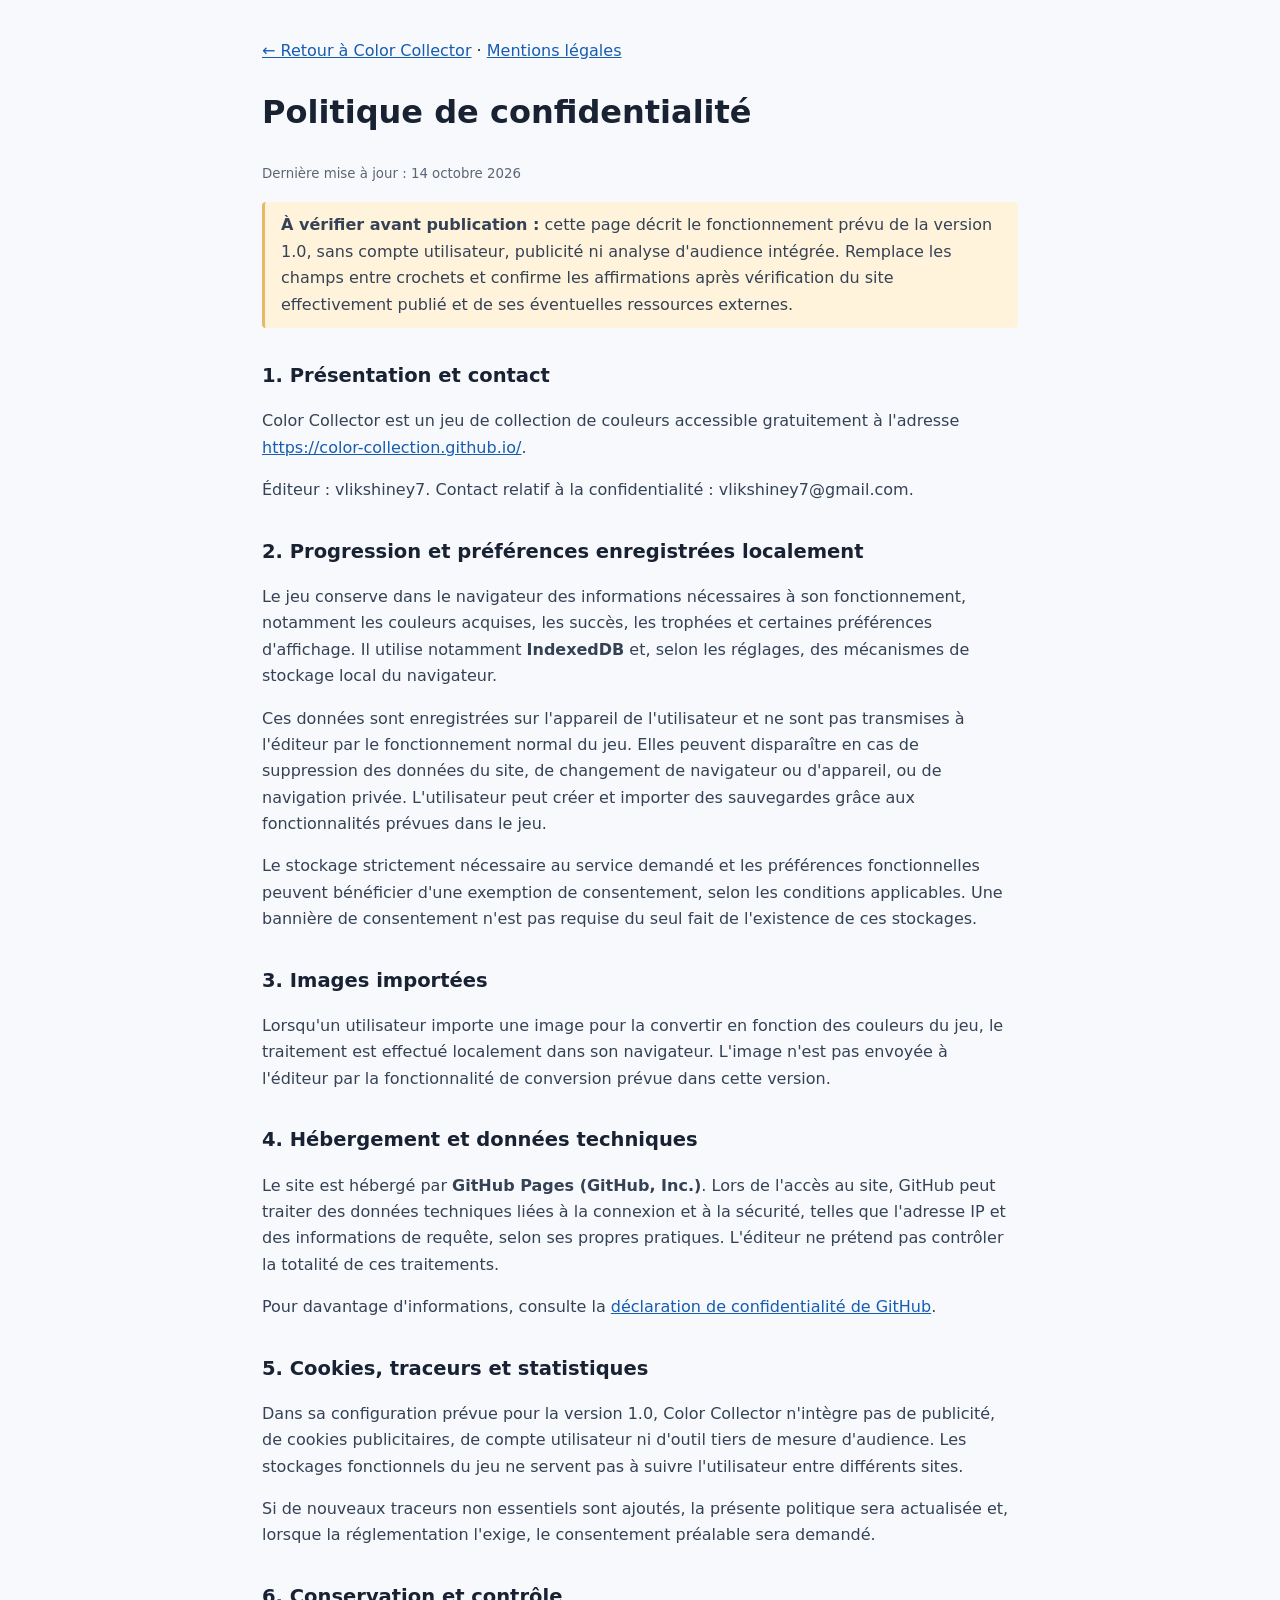
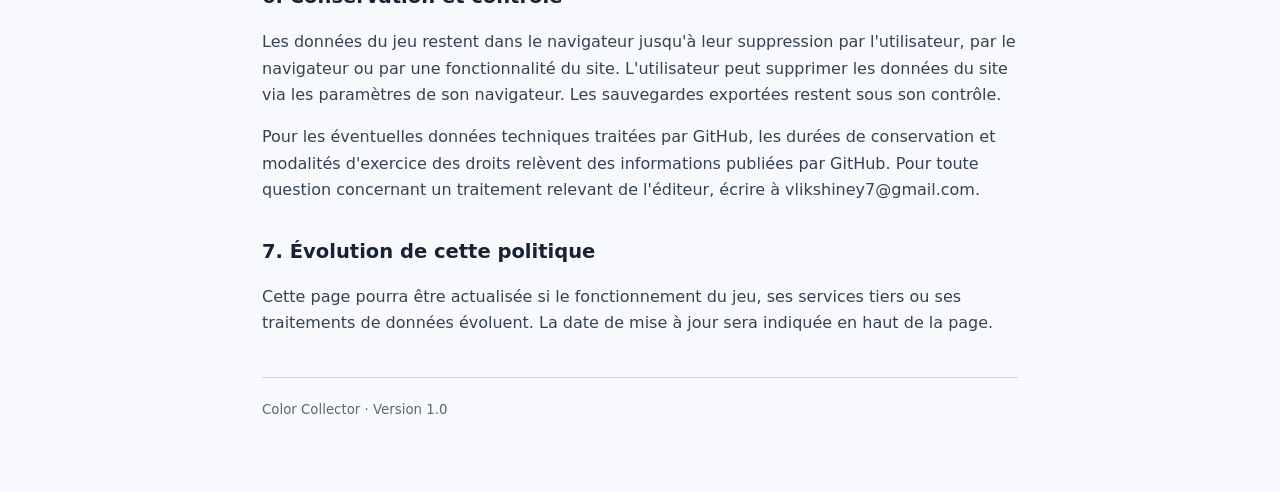
==== confidentialite.html @ b3769c89 "First commit All files in version 1.0" ====
<!doctype html>
<html lang="fr">
<head>
  <meta charset="utf-8"><meta name="viewport" content="width=device-width, initial-scale=1">
  <title>Confidentialité — Color Collector</title>
  <style>
    :root{color-scheme:dark light;font-family:system-ui,-apple-system,Segoe UI,Roboto,sans-serif;line-height:1.65}*{box-sizing:border-box}body{margin:0;background:#111722;color:#eef2f8}main{max-width:800px;margin:0 auto;padding:38px 22px 70px}a{color:#91c6ff}h1{font-size:2rem}h2{font-size:1.22rem;margin-top:2rem}p,li{color:#d2dbe8}.notice{border-left:3px solid #e4ba68;padding:10px 16px;background:#29303c;border-radius:4px}.placeholder{color:#ffcb7a;font-weight:700}footer{margin-top:40px;border-top:1px solid #465063;padding-top:18px}small{color:#aeb9c8}
    @media(prefers-color-scheme:light){body{background:#f7f9fc;color:#182232}p,li{color:#354255}.notice{background:#fff4db}.placeholder{color:#8c4900}footer{border-color:#ccd3dc}small{color:#5c6776}a{color:#155cb2}}
  </style>
</head>
<body><main>
  <nav><a href="./index.html">← Retour à Color Collector</a> · <a href="./mentions-legales.html">Mentions légales</a></nav>
  <h1>Politique de confidentialité</h1>
  <p><small>Dernière mise à jour : 14 octobre 2026</small></p>
  <p class="notice"><strong>À vérifier avant publication :</strong> cette page décrit le fonctionnement prévu de la version 1.0, sans compte utilisateur, publicité ni analyse d'audience intégrée. Remplace les champs entre crochets et confirme les affirmations après vérification du site effectivement publié et de ses éventuelles ressources externes.</p>

  <h2>1. Présentation et contact</h2>
  <p>Color Collector est un jeu de collection de couleurs accessible gratuitement à l'adresse <a href="https://color-collection.github.io/">https://color-collection.github.io/</a>.</p>
  <p>Éditeur : vlikshiney7. Contact relatif à la confidentialité : vlikshiney7@gmail.com.</p>

  <h2>2. Progression et préférences enregistrées localement</h2>
  <p>Le jeu conserve dans le navigateur des informations nécessaires à son fonctionnement, notamment les couleurs acquises, les succès, les trophées et certaines préférences d'affichage. Il utilise notamment <strong>IndexedDB</strong> et, selon les réglages, des mécanismes de stockage local du navigateur.</p>
  <p>Ces données sont enregistrées sur l'appareil de l'utilisateur et ne sont pas transmises à l'éditeur par le fonctionnement normal du jeu. Elles peuvent disparaître en cas de suppression des données du site, de changement de navigateur ou d'appareil, ou de navigation privée. L'utilisateur peut créer et importer des sauvegardes grâce aux fonctionnalités prévues dans le jeu.</p>
  <p>Le stockage strictement nécessaire au service demandé et les préférences fonctionnelles peuvent bénéficier d'une exemption de consentement, selon les conditions applicables. Une bannière de consentement n'est pas requise du seul fait de l'existence de ces stockages.</p>

  <h2>3. Images importées</h2>
  <p>Lorsqu'un utilisateur importe une image pour la convertir en fonction des couleurs du jeu, le traitement est effectué localement dans son navigateur. L'image n'est pas envoyée à l'éditeur par la fonctionnalité de conversion prévue dans cette version.</p>

  <h2>4. Hébergement et données techniques</h2>
  <p>Le site est hébergé par <strong>GitHub Pages (GitHub, Inc.)</strong>. Lors de l'accès au site, GitHub peut traiter des données techniques liées à la connexion et à la sécurité, telles que l'adresse IP et des informations de requête, selon ses propres pratiques. L'éditeur ne prétend pas contrôler la totalité de ces traitements.</p>
  <p>Pour davantage d'informations, consulte la <a href="https://docs.github.com/en/site-policy/privacy-policies/github-general-privacy-statement">déclaration de confidentialité de GitHub</a>.</p>

  <h2>5. Cookies, traceurs et statistiques</h2>
  <p>Dans sa configuration prévue pour la version 1.0, Color Collector n'intègre pas de publicité, de cookies publicitaires, de compte utilisateur ni d'outil tiers de mesure d'audience. Les stockages fonctionnels du jeu ne servent pas à suivre l'utilisateur entre différents sites.</p>
  <p>Si de nouveaux traceurs non essentiels sont ajoutés, la présente politique sera actualisée et, lorsque la réglementation l'exige, le consentement préalable sera demandé.</p>

  <h2>6. Conservation et contrôle</h2>
  <p>Les données du jeu restent dans le navigateur jusqu'à leur suppression par l'utilisateur, par le navigateur ou par une fonctionnalité du site. L'utilisateur peut supprimer les données du site via les paramètres de son navigateur. Les sauvegardes exportées restent sous son contrôle.</p>
  <p>Pour les éventuelles données techniques traitées par GitHub, les durées de conservation et modalités d'exercice des droits relèvent des informations publiées par GitHub. Pour toute question concernant un traitement relevant de l'éditeur, écrire à vlikshiney7@gmail.com.</p>

  <h2>7. Évolution de cette politique</h2>
  <p>Cette page pourra être actualisée si le fonctionnement du jeu, ses services tiers ou ses traitements de données évoluent. La date de mise à jour sera indiquée en haut de la page.</p>
  <footer><small>Color Collector · Version 1.0</small></footer>
</main></body></html>
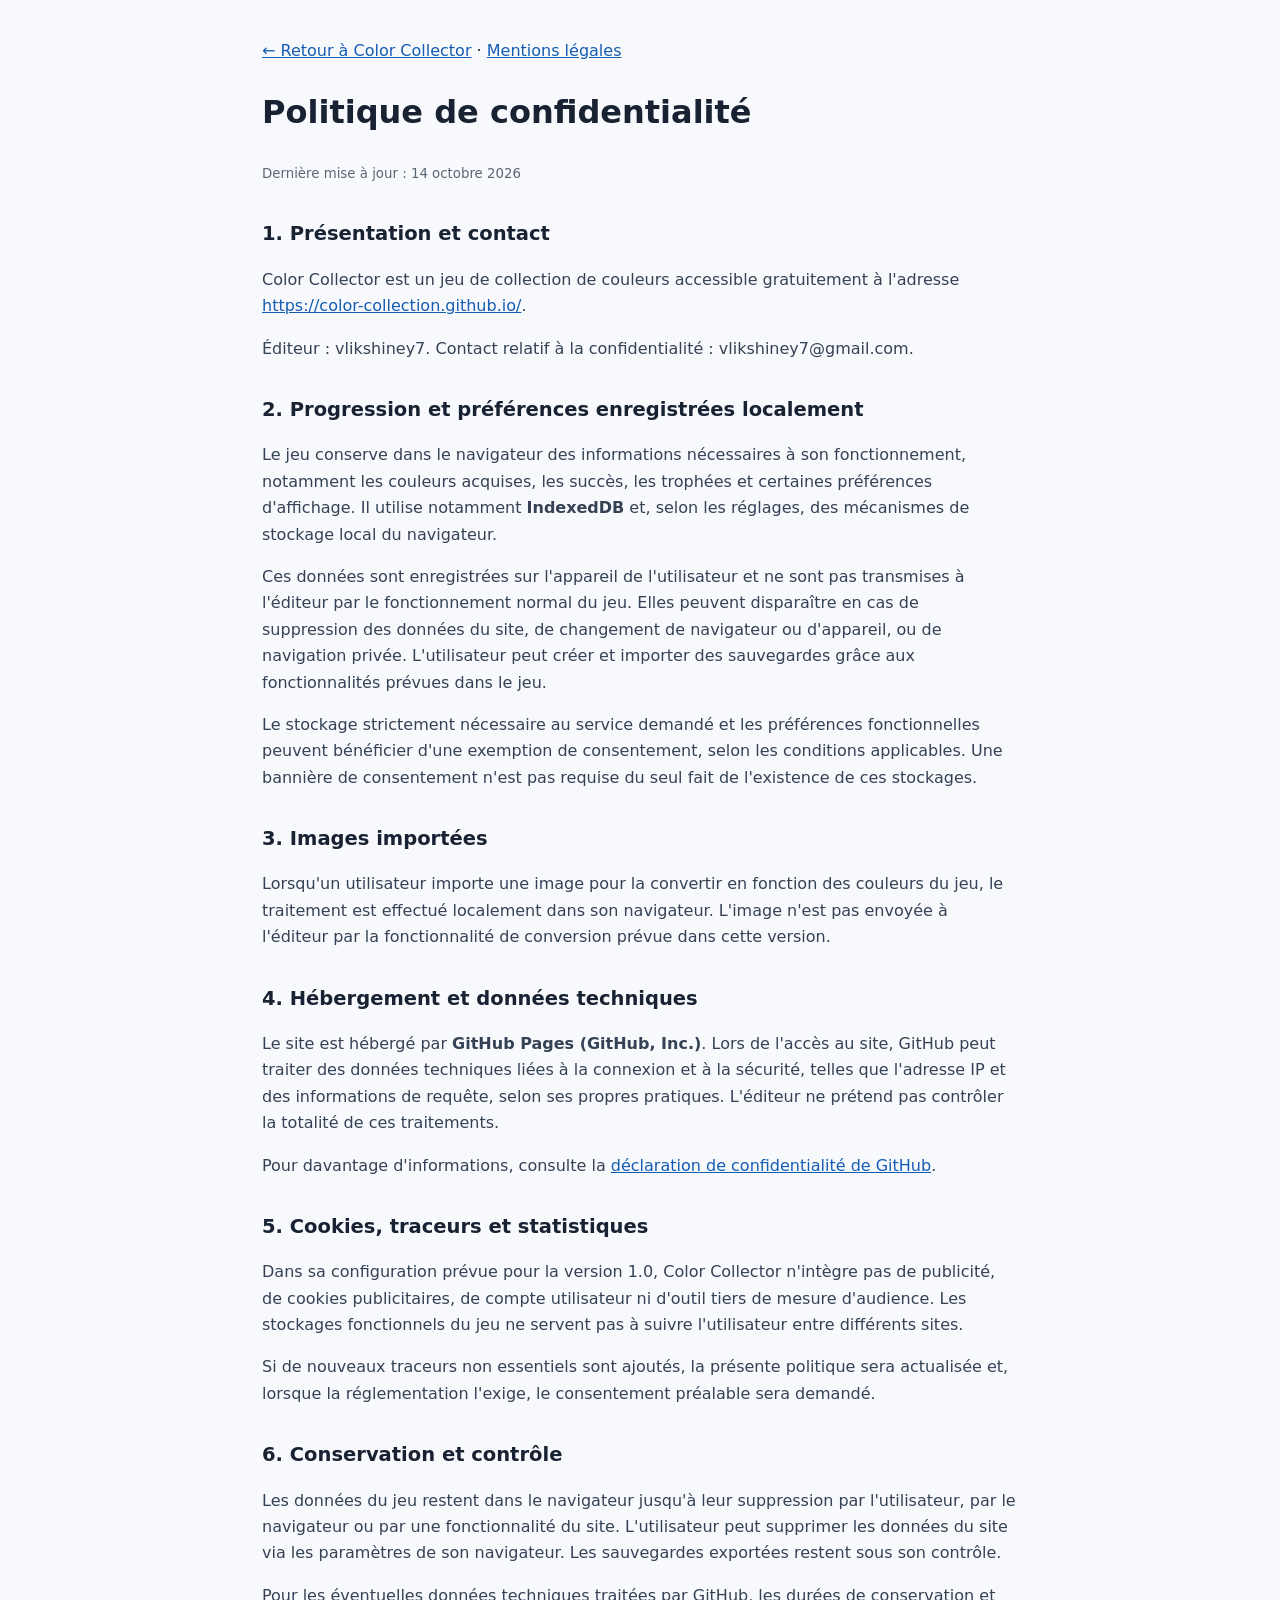
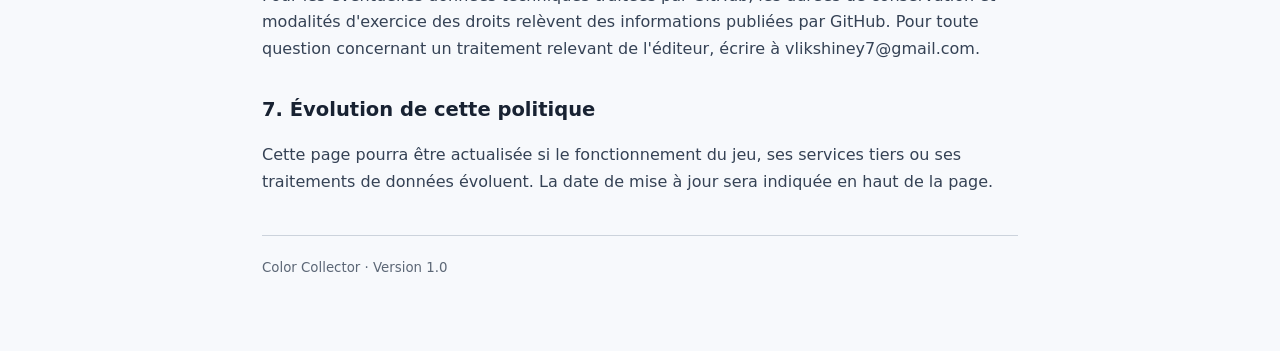
==== commit 035b7218: "Update privacy policy by removing verification notice Removed notice about verification before publi" ====
--- a/confidentialite.html
+++ b/confidentialite.html
@@ -12,8 +12,7 @@
   <nav><a href="./index.html">← Retour à Color Collector</a> · <a href="./mentions-legales.html">Mentions légales</a></nav>
   <h1>Politique de confidentialité</h1>
   <p><small>Dernière mise à jour : 14 octobre 2026</small></p>
-  <p class="notice"><strong>À vérifier avant publication :</strong> cette page décrit le fonctionnement prévu de la version 1.0, sans compte utilisateur, publicité ni analyse d'audience intégrée. Remplace les champs entre crochets et confirme les affirmations après vérification du site effectivement publié et de ses éventuelles ressources externes.</p>
-
+  
   <h2>1. Présentation et contact</h2>
   <p>Color Collector est un jeu de collection de couleurs accessible gratuitement à l'adresse <a href="https://color-collection.github.io/">https://color-collection.github.io/</a>.</p>
   <p>Éditeur : vlikshiney7. Contact relatif à la confidentialité : vlikshiney7@gmail.com.</p>
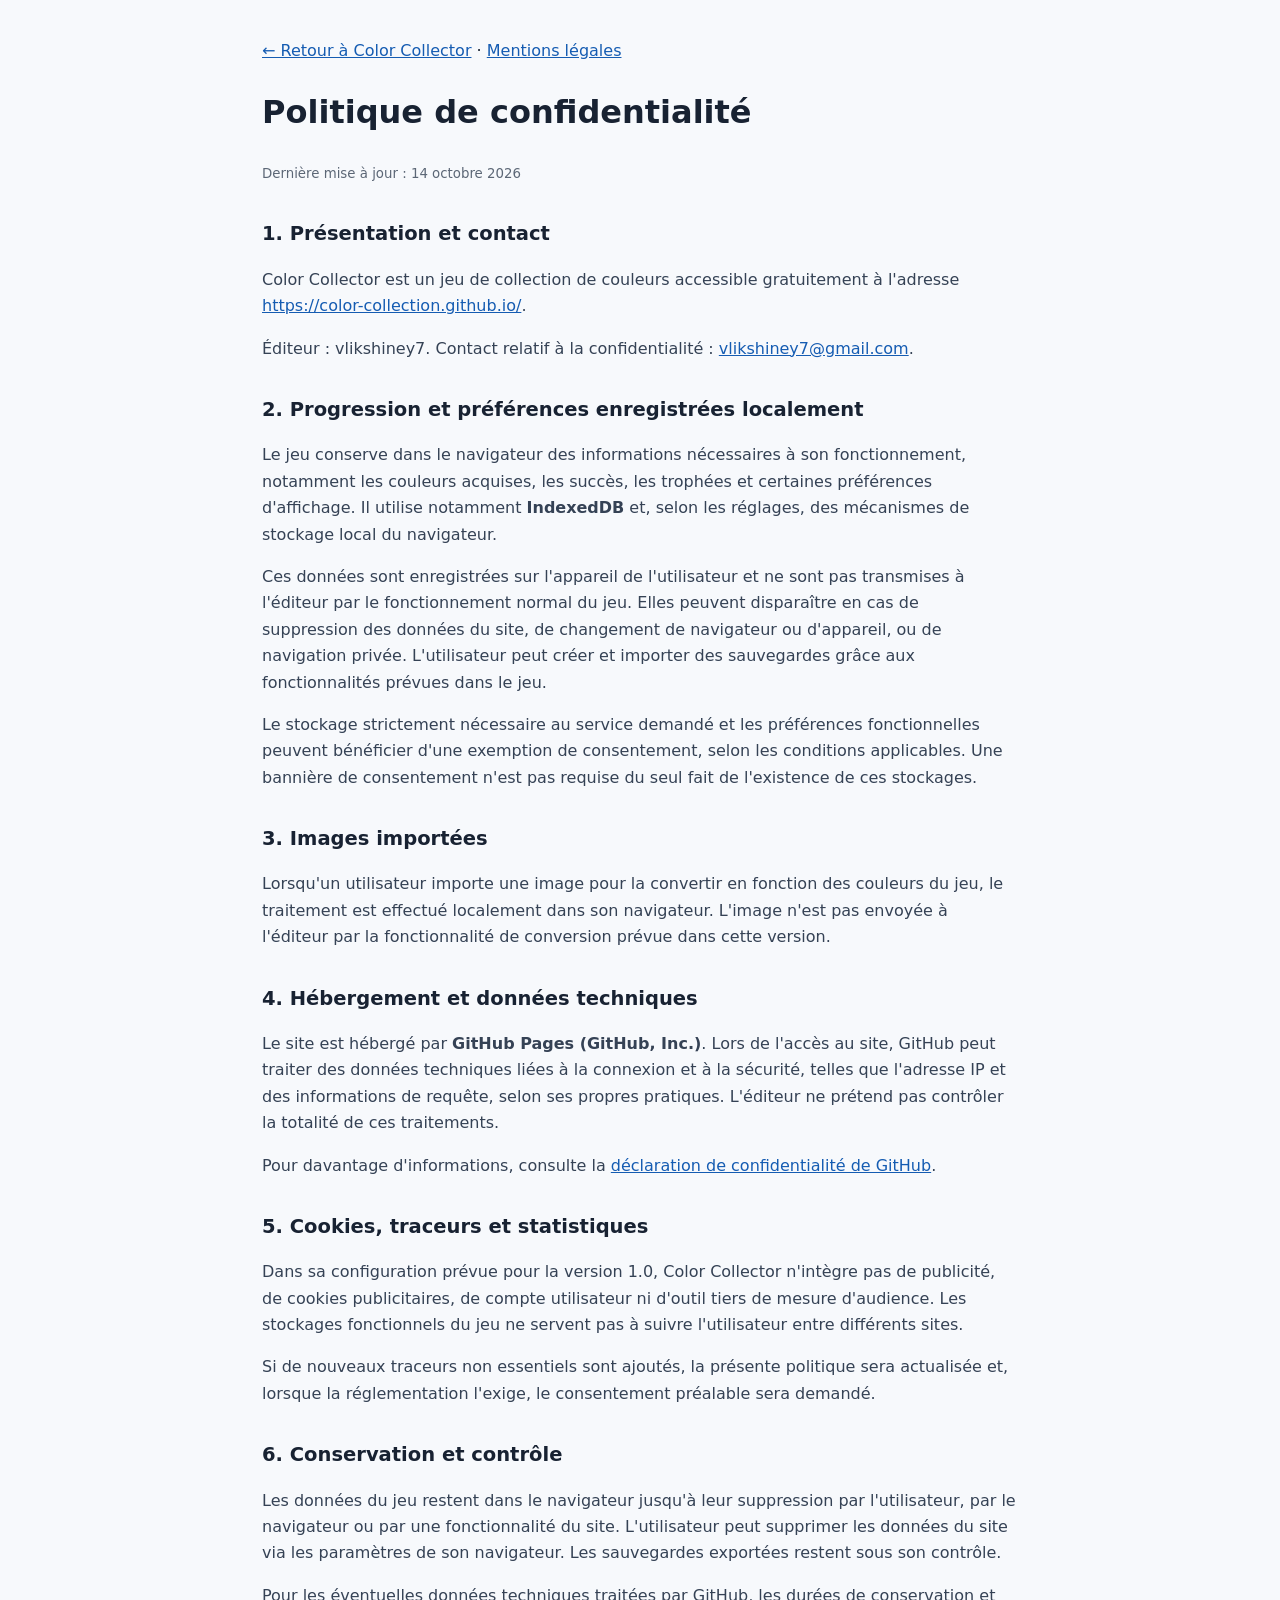
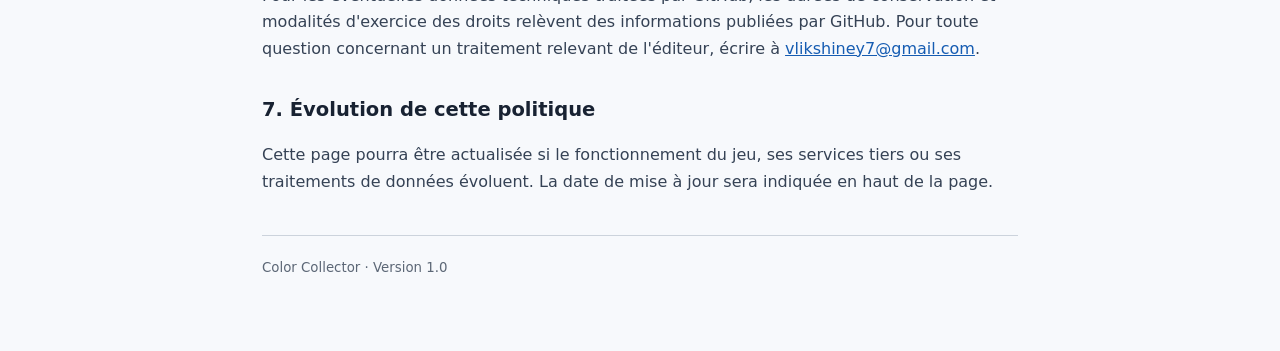
==== commit ecec2a35: "Update contact email to be a mailto link Back to ./ not index.html" ====
--- a/confidentialite.html
+++ b/confidentialite.html
@@ -9,13 +9,13 @@
   </style>
 </head>
 <body><main>
-  <nav><a href="./index.html">← Retour à Color Collector</a> · <a href="./mentions-legales.html">Mentions légales</a></nav>
+  <nav><a href="./">← Retour à Color Collector</a> · <a href="./mentions-legales.html">Mentions légales</a></nav>
   <h1>Politique de confidentialité</h1>
   <p><small>Dernière mise à jour : 14 octobre 2026</small></p>
   
   <h2>1. Présentation et contact</h2>
   <p>Color Collector est un jeu de collection de couleurs accessible gratuitement à l'adresse <a href="https://color-collection.github.io/">https://color-collection.github.io/</a>.</p>
-  <p>Éditeur : vlikshiney7. Contact relatif à la confidentialité : vlikshiney7@gmail.com.</p>
+  <p>Éditeur : vlikshiney7. Contact relatif à la confidentialité : <a href="mailto:vlikshiney7@gmail.com">vlikshiney7@gmail.com</a>.</p>
 
   <h2>2. Progression et préférences enregistrées localement</h2>
   <p>Le jeu conserve dans le navigateur des informations nécessaires à son fonctionnement, notamment les couleurs acquises, les succès, les trophées et certaines préférences d'affichage. Il utilise notamment <strong>IndexedDB</strong> et, selon les réglages, des mécanismes de stockage local du navigateur.</p>
@@ -35,7 +35,7 @@
 
   <h2>6. Conservation et contrôle</h2>
   <p>Les données du jeu restent dans le navigateur jusqu'à leur suppression par l'utilisateur, par le navigateur ou par une fonctionnalité du site. L'utilisateur peut supprimer les données du site via les paramètres de son navigateur. Les sauvegardes exportées restent sous son contrôle.</p>
-  <p>Pour les éventuelles données techniques traitées par GitHub, les durées de conservation et modalités d'exercice des droits relèvent des informations publiées par GitHub. Pour toute question concernant un traitement relevant de l'éditeur, écrire à vlikshiney7@gmail.com.</p>
+  <p>Pour les éventuelles données techniques traitées par GitHub, les durées de conservation et modalités d'exercice des droits relèvent des informations publiées par GitHub. Pour toute question concernant un traitement relevant de l'éditeur, écrire à <a href="mailto:vlikshiney7@gmail.com">vlikshiney7@gmail.com</a>.</p>
 
   <h2>7. Évolution de cette politique</h2>
   <p>Cette page pourra être actualisée si le fonctionnement du jeu, ses services tiers ou ses traitements de données évoluent. La date de mise à jour sera indiquée en haut de la page.</p>
